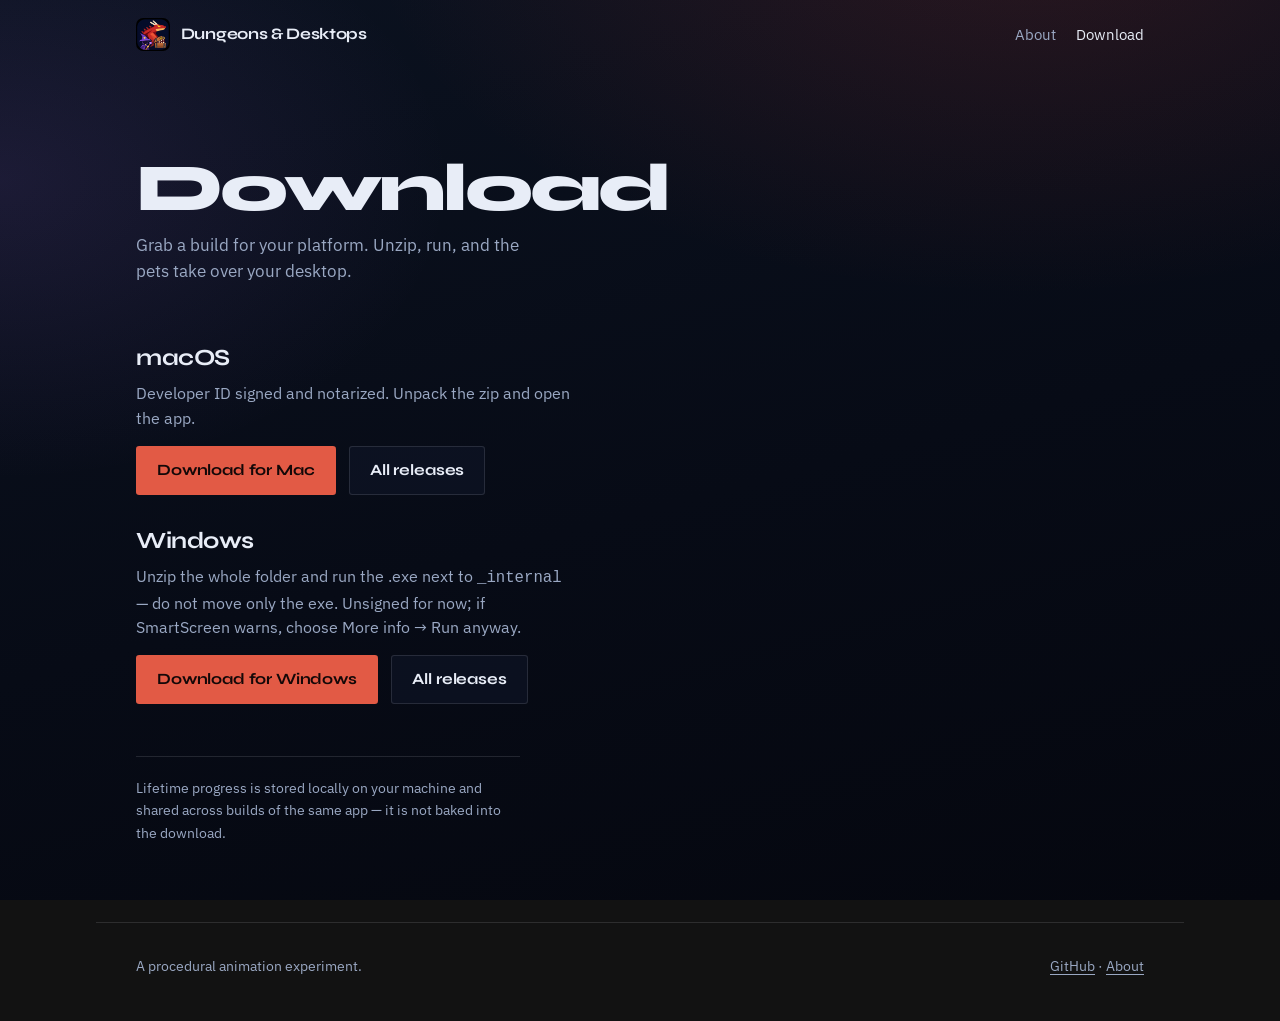
==== site/download.html @ 8a69a89d "Fix Windows phantom top ledge and packaged-app quit/DLL layout. Filter shell/cloaked HWNDs from terr" ====
<!DOCTYPE html>
<html lang="en">
  <head>
    <meta charset="utf-8" />
    <meta name="viewport" content="width=device-width, initial-scale=1" />
    <title>Download — Dungeons &amp; Desktops</title>
    <meta
      name="description"
      content="Download Dungeons & Desktops for macOS and Windows from GitHub Releases."
    />
    <link rel="icon" href="./assets/app-icon.png" type="image/png" />
    <link rel="preconnect" href="https://fonts.googleapis.com" />
    <link rel="preconnect" href="https://fonts.gstatic.com" crossorigin />
    <link
      href="https://fonts.googleapis.com/css2?family=IBM+Plex+Sans:wght@400;500;600&family=Syne:wght@600;700;800&display=swap"
      rel="stylesheet"
    />
    <link rel="stylesheet" href="./styles.css" />
  </head>
  <body>
    <header class="site-header">
      <a class="brand" href="./index.html">
        <img src="./assets/app-icon.png" width="512" height="512" alt="" />
        Dungeons &amp; Desktops
      </a>
      <nav class="nav" aria-label="Primary">
        <a href="./index.html">About</a>
        <a href="./download.html" aria-current="page">Download</a>
      </nav>
    </header>

    <main>
      <section class="download-hero">
        <h1>Download</h1>
        <p>
          Grab a build for your platform. Unzip, run, and the pets take over your desktop.
        </p>
      </section>

      <section class="downloads" aria-label="Platform downloads">
        <div class="download-item">
          <h2>macOS</h2>
          <p>Developer ID signed and notarized. Unpack the zip and open the app.</p>
          <div class="cta-row">
            <a
              class="btn btn-primary"
              href="https://github.com/Werd6/Dugeons_and_Desktops/releases/download/dev/Dungeons-and-Desktops-macOS.zip"
              >Download for Mac</a
            >
            <a
              class="btn btn-ghost"
              href="https://github.com/Werd6/Dugeons_and_Desktops/releases/tag/dev"
              >All releases</a
            >
          </div>
        </div>

        <div class="download-item">
          <h2>Windows</h2>
          <p>
            Unzip the whole folder and run the .exe next to <code>_internal</code> — do not
            move only the exe. Unsigned for now; if SmartScreen warns, choose More info →
            Run anyway.
          </p>
          <div class="cta-row">
            <a
              class="btn btn-primary"
              href="https://github.com/Werd6/Dugeons_and_Desktops/releases/download/dev/Dungeons-and-Desktops-Windows.zip"
              >Download for Windows</a
            >
            <a
              class="btn btn-ghost"
              href="https://github.com/Werd6/Dugeons_and_Desktops/releases/tag/dev"
              >All releases</a
            >
          </div>
        </div>

        <p class="note">
          Lifetime progress is stored locally on your machine and shared across builds of the same
          app — it is not baked into the download.
        </p>
      </section>
    </main>

    <footer class="site-footer">
      <span>A procedural animation experiment.</span>
      <span>
        <a href="https://github.com/Werd6/Dugeons_and_Desktops">GitHub</a>
        ·
        <a href="./index.html">About</a>
      </span>
    </footer>
  </body>
</html>
---- site/styles.css ----
:root {
  --navy: #070b16;
  --navy-mid: #0b1220;
  --navy-lift: #121a2e;
  --ink: #e8edf7;
  --muted: #9aa8c3;
  --line: rgba(232, 237, 247, 0.12);
  --dragon: #c43a2f;
  --dragon-soft: #e25a45;
  --wizard: #8b5cc8;
  --mimic-wood: #b07a45;
  --horn: #e8d7b0;
  --eye: #f0d24a;
  --cta: #e25a45;
  --cta-ink: #140808;
  --font-display: "Syne", "Avenir Next", sans-serif;
  --font-body: "IBM Plex Sans", "Segoe UI", sans-serif;
  --max: 68rem;
  --pad: clamp(1.25rem, 4vw, 2.5rem);
}

* {
  box-sizing: border-box;
}

html {
  color-scheme: dark;
  scroll-behavior: smooth;
}

body {
  margin: 0;
  min-height: 100vh;
  font-family: var(--font-body);
  font-size: 1.05rem;
  line-height: 1.55;
  color: var(--ink);
  background:
    radial-gradient(1200px 700px at 80% -10%, rgba(196, 58, 47, 0.18), transparent 55%),
    radial-gradient(900px 600px at 0% 20%, rgba(139, 92, 200, 0.14), transparent 50%),
    linear-gradient(165deg, var(--navy-mid) 0%, var(--navy) 55%, #05070f 100%);
  background-attachment: fixed;
}

img {
  max-width: 100%;
  height: auto;
  display: block;
}

a {
  color: inherit;
  text-decoration-thickness: 1px;
  text-underline-offset: 0.18em;
}

a:hover {
  color: var(--horn);
}

.site-header {
  position: relative;
  z-index: 5;
  display: flex;
  align-items: center;
  justify-content: space-between;
  gap: 1rem;
  max-width: var(--max);
  margin: 0 auto;
  padding: 1.1rem var(--pad);
}

.brand {
  display: inline-flex;
  align-items: center;
  gap: 0.7rem;
  font-family: var(--font-display);
  font-weight: 700;
  font-size: 1rem;
  letter-spacing: -0.02em;
  text-decoration: none;
}

.brand img {
  width: 2.1rem;
  height: 2.1rem;
  border-radius: 0.45rem;
}

.nav {
  display: flex;
  gap: 1.25rem;
  font-size: 0.95rem;
}

.nav a {
  text-decoration: none;
  color: var(--muted);
}

.nav a[aria-current="page"],
.nav a:hover {
  color: var(--ink);
}

.hero {
  position: relative;
  min-height: min(100vh, 54rem);
  display: grid;
  align-items: end;
  overflow: hidden;
  isolation: isolate;
}

.hero-visual {
  position: absolute;
  inset: 0;
  z-index: 0;
  pointer-events: none;
}

.hero-visual img {
  position: absolute;
  right: max(-8%, calc(50% - 28rem));
  top: 8%;
  width: min(48rem, 92vw);
  max-width: none;
  filter: drop-shadow(0 30px 60px rgba(0, 0, 0, 0.45));
  animation: drift 12s ease-in-out infinite;
  opacity: 0.96;
}

.hero-veil {
  position: absolute;
  inset: 0;
  background:
    linear-gradient(90deg, rgba(7, 11, 22, 0.92) 0%, rgba(7, 11, 22, 0.72) 42%, rgba(7, 11, 22, 0.2) 70%, transparent 100%),
    linear-gradient(0deg, rgba(7, 11, 22, 0.88) 0%, transparent 38%);
}

.hero-copy {
  position: relative;
  z-index: 1;
  max-width: var(--max);
  width: 100%;
  margin: 0 auto;
  padding: clamp(5rem, 14vh, 8rem) var(--pad) 3.5rem;
}

.hero-brand {
  margin: 0 0 0.85rem;
  font-family: var(--font-display);
  font-weight: 800;
  font-size: clamp(2.6rem, 8vw, 5.4rem);
  line-height: 0.95;
  letter-spacing: -0.045em;
  max-width: 11ch;
}

.hero-line {
  margin: 0 0 0.9rem;
  font-family: var(--font-display);
  font-weight: 600;
  font-size: clamp(1.15rem, 2.4vw, 1.55rem);
  letter-spacing: -0.02em;
  color: var(--horn);
  max-width: 28ch;
}

.hero-support {
  margin: 0 0 1.75rem;
  color: var(--muted);
  max-width: 36ch;
  font-size: 1.05rem;
}

.cta-row {
  display: flex;
  flex-wrap: wrap;
  gap: 0.85rem;
  align-items: center;
}

.btn {
  display: inline-flex;
  align-items: center;
  justify-content: center;
  gap: 0.45rem;
  min-height: 2.85rem;
  padding: 0.7rem 1.25rem;
  border-radius: 0.2rem;
  border: 1px solid transparent;
  font-family: var(--font-display);
  font-weight: 700;
  font-size: 0.98rem;
  letter-spacing: -0.01em;
  text-decoration: none;
  transition: transform 180ms ease, background 180ms ease, border-color 180ms ease, color 180ms ease;
}

.btn:hover {
  transform: translateY(-2px);
  color: inherit;
}

.btn-primary {
  background: var(--cta);
  color: var(--cta-ink);
}

.btn-primary:hover {
  background: var(--dragon-soft);
  color: var(--cta-ink);
}

.btn-ghost {
  border-color: var(--line);
  color: var(--ink);
  background: rgba(18, 26, 46, 0.45);
}

.btn-ghost:hover {
  border-color: rgba(232, 237, 247, 0.28);
}

.section {
  max-width: var(--max);
  margin: 0 auto;
  padding: 3.5rem var(--pad) 2rem;
}

.section h2 {
  margin: 0 0 0.85rem;
  font-family: var(--font-display);
  font-size: clamp(1.6rem, 3.5vw, 2.2rem);
  letter-spacing: -0.03em;
  line-height: 1.1;
}

.section p {
  margin: 0 0 1rem;
  color: var(--muted);
  max-width: 52ch;
}

.section p strong {
  color: var(--ink);
  font-weight: 600;
}

.accents {
  display: flex;
  flex-wrap: wrap;
  gap: 1.5rem 2rem;
  align-items: flex-end;
  margin-top: 2.25rem;
  padding-top: 0.5rem;
}

.accent {
  opacity: 0;
  transform: translateY(12px);
  transition: opacity 700ms ease, transform 700ms ease;
}

.accent.is-in {
  opacity: 1;
  transform: none;
}

.accent:nth-child(2) { transition-delay: 80ms; }
.accent:nth-child(3) { transition-delay: 160ms; }
.accent:nth-child(4) { transition-delay: 240ms; }

.accent img {
  width: auto;
  height: clamp(4.5rem, 12vw, 7rem);
  image-rendering: auto;
  filter: drop-shadow(0 10px 18px rgba(0, 0, 0, 0.35));
}

.accent figcaption {
  margin-top: 0.45rem;
  font-size: 0.78rem;
  letter-spacing: 0.04em;
  text-transform: uppercase;
  color: var(--muted);
}

.download-hero {
  max-width: var(--max);
  margin: 0 auto;
  padding: clamp(3rem, 10vh, 5.5rem) var(--pad) 1.5rem;
}

.download-hero h1 {
  margin: 0 0 0.7rem;
  font-family: var(--font-display);
  font-weight: 800;
  font-size: clamp(2.4rem, 7vw, 4.2rem);
  letter-spacing: -0.04em;
  line-height: 0.95;
}

.download-hero p {
  margin: 0;
  color: var(--muted);
  max-width: 40ch;
}

.downloads {
  max-width: var(--max);
  margin: 0 auto;
  padding: 2rem var(--pad) 4rem;
  display: grid;
  gap: 1.75rem;
}

.download-item {
  padding: 0;
  border: 0;
  background: none;
}

.download-item h2 {
  margin: 0 0 0.35rem;
  font-family: var(--font-display);
  font-size: 1.45rem;
  letter-spacing: -0.02em;
}

.download-item p {
  margin: 0 0 1rem;
  color: var(--muted);
  max-width: 44ch;
  font-size: 0.98rem;
}

.note {
  margin-top: 1.5rem;
  padding-top: 1.25rem;
  border-top: 1px solid var(--line);
  color: var(--muted);
  font-size: 0.9rem;
  max-width: 48ch;
}

.site-footer {
  max-width: var(--max);
  margin: 0 auto;
  padding: 2rem var(--pad) 2.75rem;
  display: flex;
  flex-wrap: wrap;
  gap: 0.75rem 1.5rem;
  justify-content: space-between;
  color: var(--muted);
  font-size: 0.9rem;
  border-top: 1px solid var(--line);
}

.site-footer a {
  color: var(--muted);
}

@keyframes drift {
  0%, 100% { transform: translate3d(0, 0, 0) rotate(-1.2deg); }
  50% { transform: translate3d(-1.5%, 1.8%, 0) rotate(1deg); }
}

@media (max-width: 760px) {
  .hero {
    min-height: auto;
  }

  .hero-visual img {
    right: -18%;
    top: 0;
    width: 120vw;
    opacity: 0.55;
  }

  .hero-veil {
    background:
      linear-gradient(180deg, rgba(7, 11, 22, 0.35) 0%, rgba(7, 11, 22, 0.78) 42%, rgba(7, 11, 22, 0.96) 70%);
  }

  .hero-copy {
    padding-top: 12rem;
  }

  .hero-brand {
    max-width: none;
  }
}

@media (prefers-reduced-motion: reduce) {
  .hero-visual img {
    animation: none;
  }

  .accent,
  .btn {
    transition: none;
  }
}
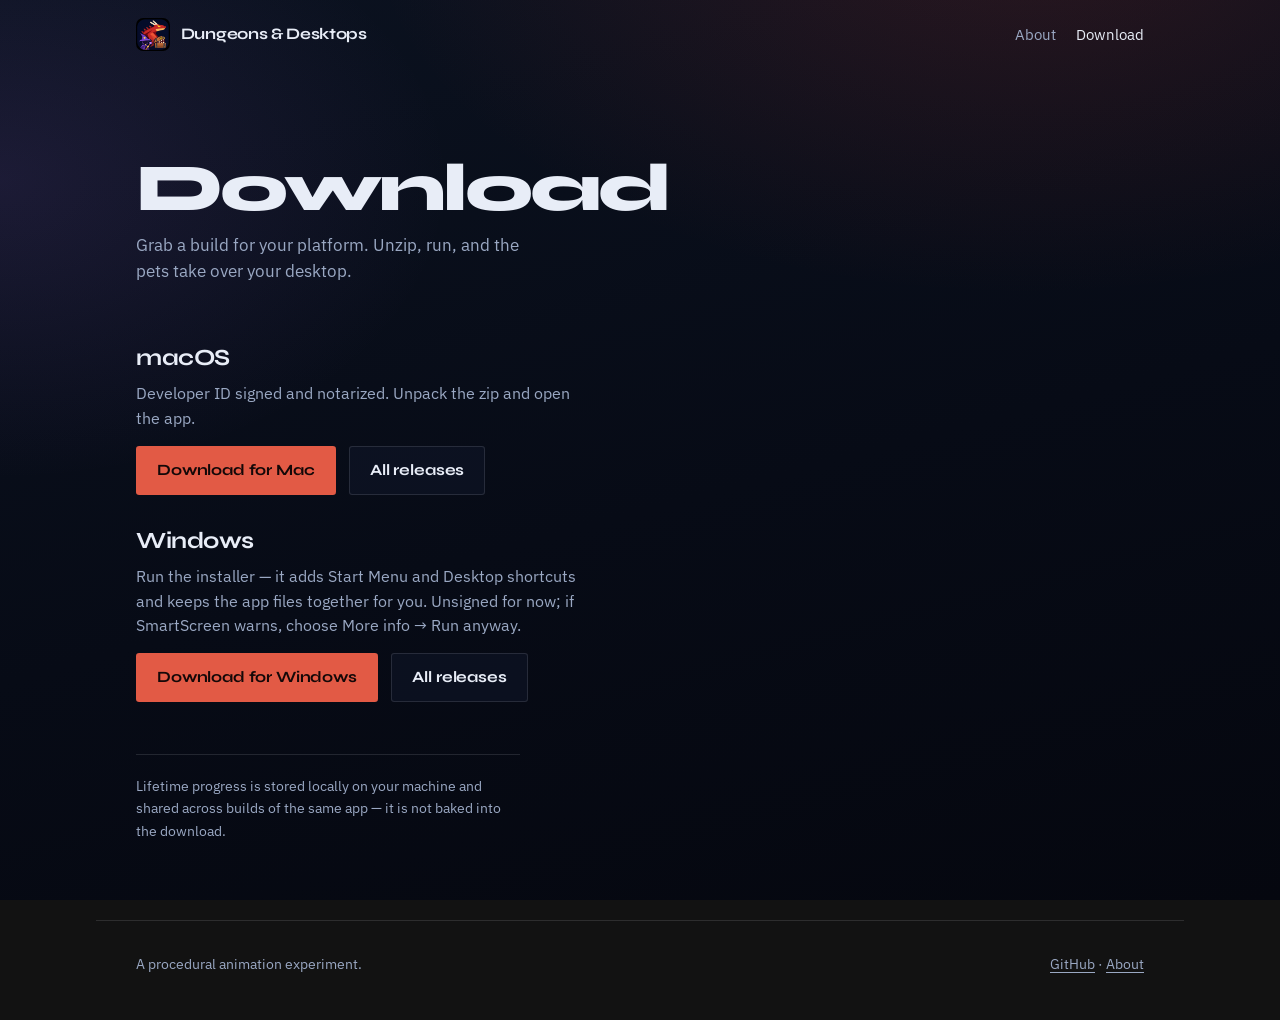
==== commit fdf37e45: "Ship a Windows Setup.exe installer via Inno Setup. Per-user install with Desktop/Start Menu shortcut" ====
--- a/site/download.html
+++ b/site/download.html
@@ -58,14 +58,14 @@
         <div class="download-item">
           <h2>Windows</h2>
           <p>
-            Unzip the whole folder and run the .exe next to <code>_internal</code> — do not
-            move only the exe. Unsigned for now; if SmartScreen warns, choose More info →
-            Run anyway.
+            Run the installer — it adds Start Menu and Desktop shortcuts and keeps the
+            app files together for you. Unsigned for now; if SmartScreen warns, choose
+            More info → Run anyway.
           </p>
           <div class="cta-row">
             <a
               class="btn btn-primary"
-              href="https://github.com/Werd6/Dugeons_and_Desktops/releases/download/dev/Dungeons-and-Desktops-Windows.zip"
+              href="https://github.com/Werd6/Dugeons_and_Desktops/releases/download/dev/Dungeons-and-Desktops-Windows-Setup.exe"
               >Download for Windows</a
             >
             <a
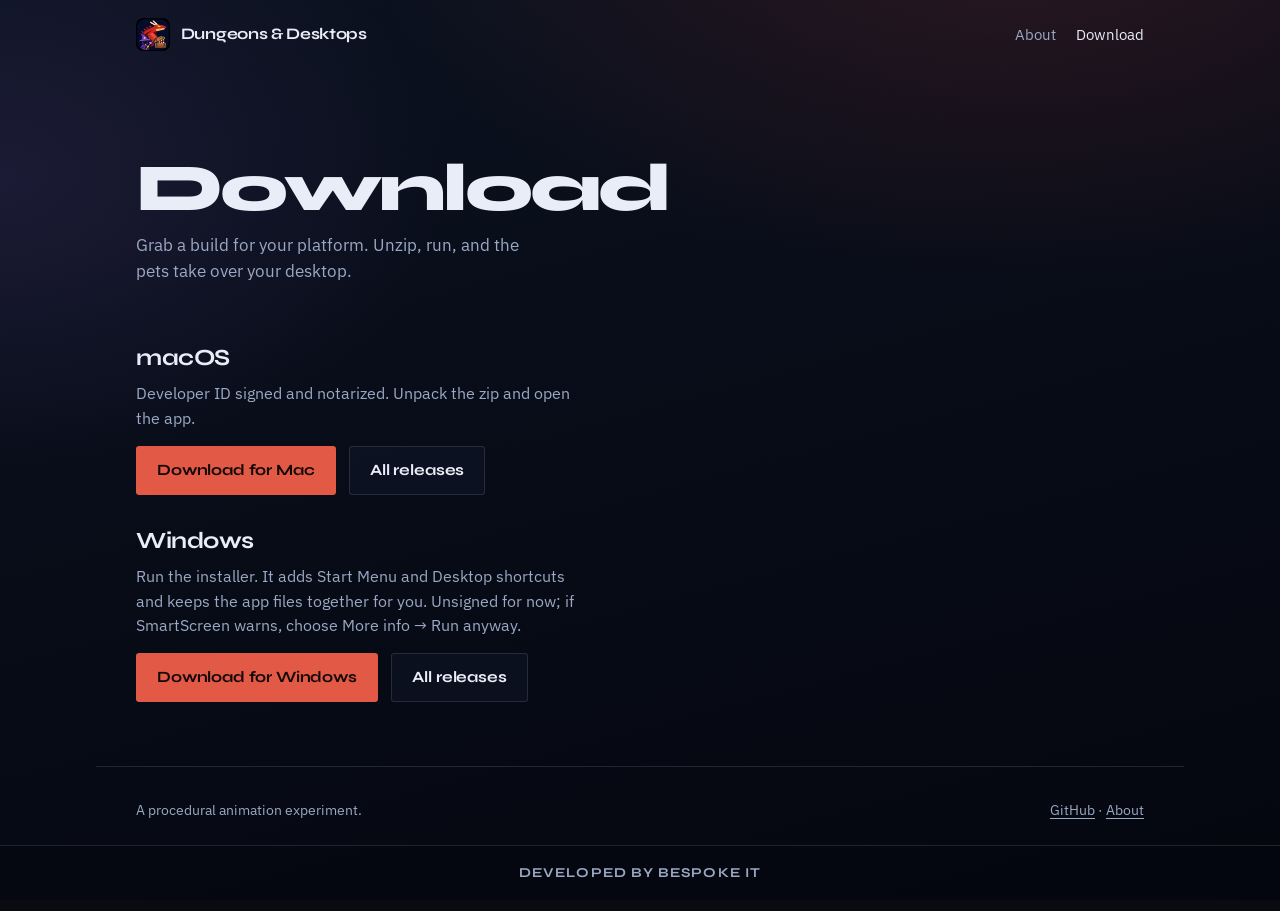
==== commit facf9846: "Tidy the download page copy and credit Bespoke IT. Drop the lifetime-progress note, strip emdashes, " ====
--- a/site/download.html
+++ b/site/download.html
@@ -3,7 +3,7 @@
   <head>
     <meta charset="utf-8" />
     <meta name="viewport" content="width=device-width, initial-scale=1" />
-    <title>Download — Dungeons &amp; Desktops</title>
+    <title>Download | Dungeons &amp; Desktops</title>
     <meta
       name="description"
       content="Download Dungeons & Desktops for macOS and Windows from GitHub Releases."
@@ -58,7 +58,7 @@
         <div class="download-item">
           <h2>Windows</h2>
           <p>
-            Run the installer — it adds Start Menu and Desktop shortcuts and keeps the
+            Run the installer. It adds Start Menu and Desktop shortcuts and keeps the
             app files together for you. Unsigned for now; if SmartScreen warns, choose
             More info → Run anyway.
           </p>
@@ -75,11 +75,6 @@
             >
           </div>
         </div>
-
-        <p class="note">
-          Lifetime progress is stored locally on your machine and shared across builds of the same
-          app — it is not baked into the download.
-        </p>
       </section>
     </main>
 
@@ -91,5 +86,9 @@
         <a href="./index.html">About</a>
       </span>
     </footer>
+
+    <a class="credit-banner" href="https://eyepatchapp.com/" rel="noopener noreferrer">
+      Developed by Bespoke IT
+    </a>
   </body>
 </html>
--- a/site/styles.css
+++ b/site/styles.css
@@ -336,19 +336,10 @@
   font-size: 0.98rem;
 }
 
-.note {
-  margin-top: 1.5rem;
-  padding-top: 1.25rem;
-  border-top: 1px solid var(--line);
-  color: var(--muted);
-  font-size: 0.9rem;
-  max-width: 48ch;
-}
-
 .site-footer {
   max-width: var(--max);
   margin: 0 auto;
-  padding: 2rem var(--pad) 2.75rem;
+  padding: 2rem var(--pad) 1.5rem;
   display: flex;
   flex-wrap: wrap;
   gap: 0.75rem 1.5rem;
@@ -360,6 +351,26 @@
 
 .site-footer a {
   color: var(--muted);
+}
+
+.credit-banner {
+  display: block;
+  margin: 0;
+  padding: 1rem var(--pad) 1.75rem;
+  text-align: center;
+  font-family: var(--font-display);
+  font-weight: 700;
+  font-size: 0.85rem;
+  letter-spacing: 0.08em;
+  text-transform: uppercase;
+  text-decoration: none;
+  color: var(--muted);
+  border-top: 1px solid var(--line);
+  background: rgba(5, 7, 15, 0.55);
+}
+
+.credit-banner:hover {
+  color: var(--horn);
 }
 
 @keyframes drift {
